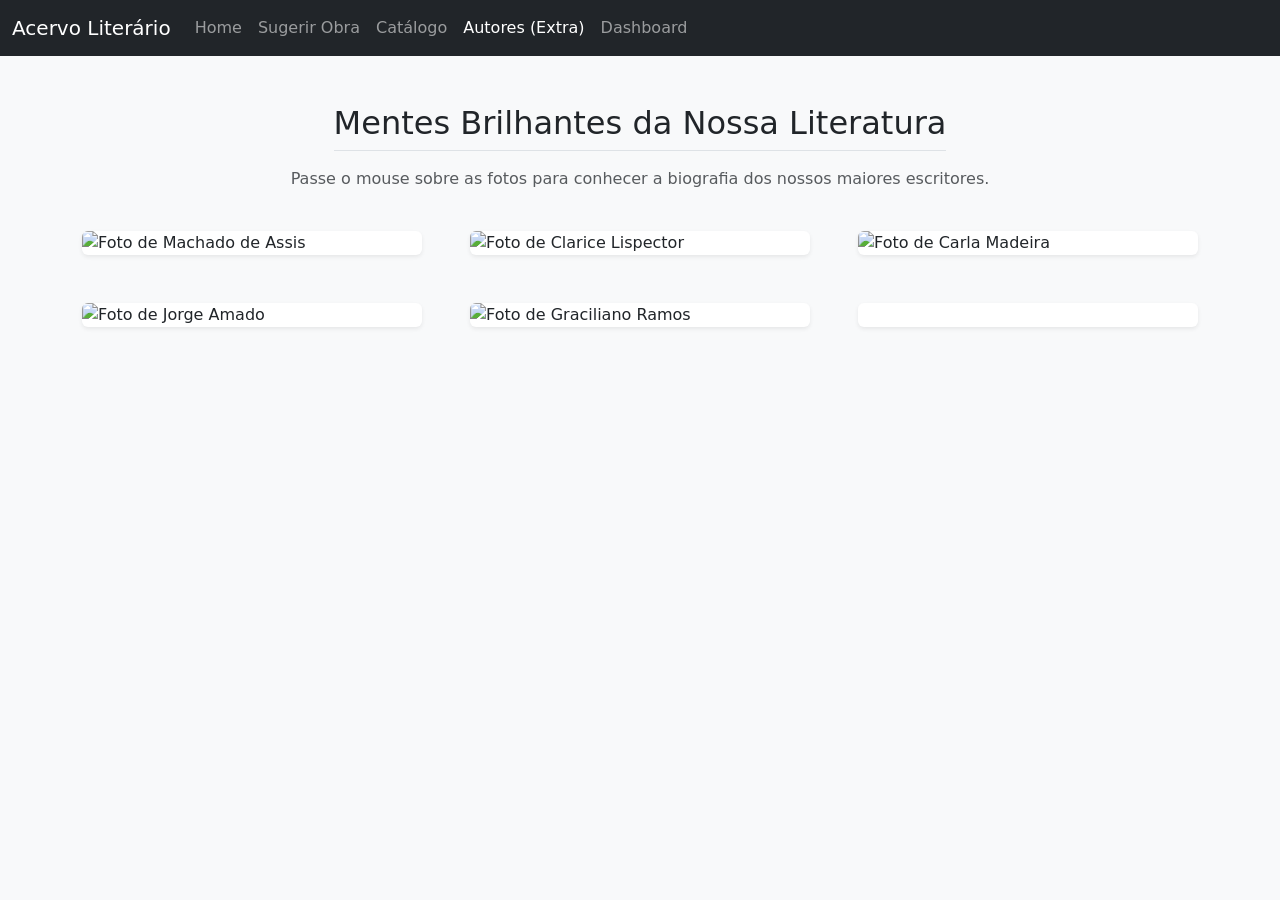
==== autores.html @ 0c2e0c6e "Primeiro Commit" ====
<!DOCTYPE html>
<html lang="pt-BR">
<head>
    <meta charset="UTF-8">
    <meta name="viewport" content="width=device-width, initial-scale=1.0">
    <title>Autores em Destaque - Acervo Literário</title>
    <link href="https://cdn.jsdelivr.net/npm/bootstrap@5.3.2/dist/css/bootstrap.min.css" rel="stylesheet">
    <link rel="stylesheet" href="style.css">
</head>
<body class="bg-light d-flex flex-column min-vh-100">

    <nav class="navbar navbar-expand-lg navbar-dark bg-dark">
        <div class="container-fluid">
            <a class="navbar-brand" href="index.html">Acervo Literário</a>
            <button class="navbar-toggler" type="button" data-bs-toggle="collapse" data-bs-target="#navbarNav">
                <span class="navbar-toggler-icon"></span>
            </button>
            <div class="collapse navbar-collapse" id="navbarNav">
                <ul class="navbar-nav">
                    <li class="nav-item"><a class="nav-link" href="index.html">Home</a></li>
                    <li class="nav-item"><a class="nav-link" href="cadastro.html">Sugerir Obra</a></li>
                    <li class="nav-item"><a class="nav-link" href="listagem.html">Catálogo</a></li>
                    <li class="nav-item"><a class="nav-link active" aria-current="page" href="autores.html">Autores (Extra)</a></li>
                    <li class="nav-item"><a class="nav-link" href="dashboard.html">Dashboard</a></li>
                </ul>
            </div>
        </div>
    </nav>

    <div class="container my-5 flex-grow-1">
        <div class="row mb-4">
            <div class="col-12 text-center">
                <h2 class="border-bottom pb-2 d-inline-block">Mentes Brilhantes da Nossa Literatura</h2>
                <p class="text-muted mt-2">Passe o mouse sobre as fotos para conhecer a biografia dos nossos maiores escritores.</p>
            </div>
        </div>

        <div class="row gx-4 gx-lg-5">
            
            <div class="col-md-4 mb-5">
                <div class="card h-100 shadow-sm border-0 card-livro">
                    <img src="C:\Users\hlima\OneDrive\Documentos\GitHub\LiteraturaBrasileira\Machado de Assis.jpg" alt="Foto de Machado de Assis">
                    <div class="card-overlay">
                        <h2 class="h4">Machado de Assis</h2>
                        <span class="badge bg-secondary mb-3">Realismo</span>
                        <p class="small">Nascido no Rio de Janeiro (1839), é amplamente considerado o maior escritor do Brasil. Foi o fundador e primeiro presidente da Academia Brasileira de Letras. Conhecido por sua ironia fina e análise psicológica profunda.</p>
                        <p class="small fw-bold mt-auto mb-0">Obras: Dom Casmurro, O Alienista</p>
                    </div>
                </div>
            </div>

            <div class="col-md-4 mb-5">
                <div class="card h-100 shadow-sm border-0 card-livro">
                    <img src="C:\Users\hlima\OneDrive\Documentos\GitHub\LiteraturaBrasileira\Clarice Lispector.jpg" alt="Foto de Clarice Lispector">
                    <div class="card-overlay">
                        <h2 class="h4">Clarice Lispector</h2>
                        <span class="badge bg-secondary mb-3">Modernismo</span>
                        <p class="small">Nascida na Ucrânia (1920) e naturalizada brasileira, Clarice revolucionou a literatura com sua prosa intimista, introspectiva e fluxo de consciência, mergulhando fundo na essência humana e feminina.</p>
                        <p class="small fw-bold mt-auto mb-0">Obras: A Hora da Estrela, Água Viva</p>
                    </div>
                </div>
            </div>

            <div class="col-md-4 mb-5">
                <div class="card h-100 shadow-sm border-0 card-livro">
                    <img src="C:\Users\hlima\OneDrive\Documentos\GitHub\LiteraturaBrasileira\Carla Madeira.jpg" alt="Foto de Carla Madeira">
                    <div class="card-overlay">
                        <h2 class="h4">Carla Madeira</h2>
                        <span class="badge bg-primary mb-3">Contemporâneo</span>
                        <p class="small">Escritora e publicitária mineira (1958). Tornou-se um dos maiores fenômenos editoriais recentes do Brasil com sua escrita crua, poética e arrebatadora, explorando os limites dos sentimentos e relações.</p>
                        <p class="small fw-bold mt-auto mb-0">Obras: Tudo é Rio, Véspera</p>
                    </div>
                </div>
            </div>

            <div class="col-md-4 mb-5">
                <div class="card h-100 shadow-sm border-0 card-livro">
                    <img src="C:\Users\hlima\OneDrive\Documentos\GitHub\LiteraturaBrasileira\Jorge Amado.jpg" alt="Foto de Jorge Amado">
                    <div class="card-overlay">
                        <h2 class="h4">Jorge Amado</h2>
                        <span class="badge bg-secondary mb-3">Modernismo</span>
                        <p class="small">Um dos autores mais famosos e traduzidos do Brasil, nascido na Bahia (1912). Retratou com maestria e cores vivas o povo baiano, o sincretismo religioso, os coronéis do cacau e a miséria urbana.</p>
                        <p class="small fw-bold mt-auto mb-0">Obras: Capitães da Areia, Gabriela</p>
                    </div>
                </div>
            </div>

            <div class="col-md-4 mb-5">
                <div class="card h-100 shadow-sm border-0 card-livro">
                    <img src="C:\Users\hlima\OneDrive\Documentos\GitHub\LiteraturaBrasileira\Graciliano Ramos.jpg" alt="Foto de Graciliano Ramos">
                    <div class="card-overlay">
                        <h2 class="h4">Graciliano Ramos</h2>
                        <span class="badge bg-secondary mb-3">Modernismo</span>
                        <p class="small">Escritor alagoano (1892), imortalizou a paisagem seca do Nordeste em palavras precisas e sem excessos. Sua obra reflete a dura realidade social, a opressão e a luta pela sobrevivência no sertão.</p>
                        <p class="small fw-bold mt-auto mb-0">Obras: Vidas Secas, São Bernardo</p>
                    </div>
                </div>
            </div>

            <div class="col-md-4 mb-5">
                <div class="card h-100 shadow-sm border-0 card-livro">
                    <img src="
---- style.css ----
/* Efeito de Hover (Pop-up) para os cards de livros */

.card-livro {
    position: relative;
    overflow: hidden; /* Garante que o texto não vaze da imagem */
    border-radius: 0.375rem; /* Mantém as bordas arredondadas do Bootstrap */
    height: 400px; /* Altura fixa para manter as imagens padronizadas */
}

.card-livro img {
    width: 100%;
    height: 100%;
    object-fit: cover; /* Faz a imagem preencher o card sem distorcer */
    transition: transform 0.3s ease; /* Animação suave na imagem */
}

.card-overlay {
    position: absolute;
    top: 0;
    left: 0;
    width: 100%;
    height: 100%;
    background-color: rgba(0, 0, 0, 0.85); /* Fundo preto semi-transparente */
    color: white;
    display: flex;
    flex-direction: column;
    justify-content: center;
    align-items: center;
    padding: 1.5rem;
    text-align: center;
    opacity: 0; /* Começa invisível */
    transition: opacity 0.4s ease-in-out; /* Tempo da animação de aparecer */
}

/* O que acontece quando o mouse passa por cima do card */
.card-livro:hover .card-overlay {
    opacity: 1; /* O texto e fundo escuro aparecem */
}

.card-livro:hover img {
    transform: scale(1.05); /* Um leve zoom na imagem de fundo */
}
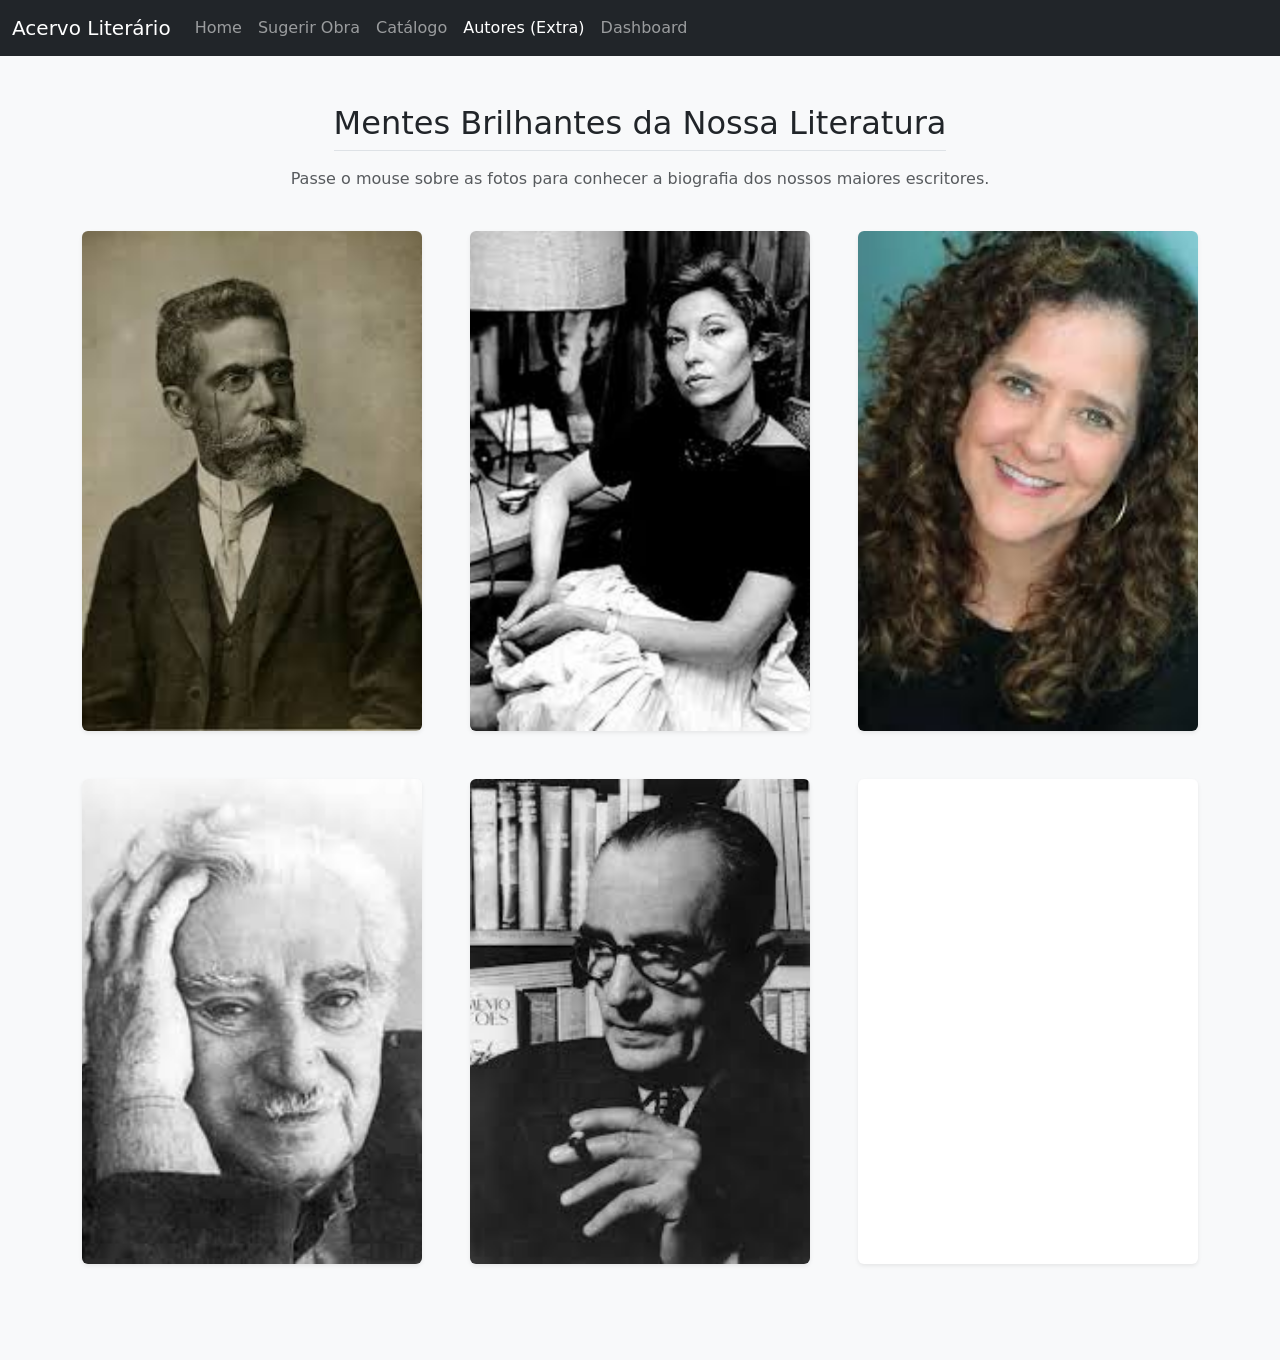
==== commit f86f8ae1: "Corrigindo caminho das imagens" ====
--- a/autores.html
+++ b/autores.html
@@ -39,7 +39,7 @@
             
             <div class="col-md-4 mb-5">
                 <div class="card h-100 shadow-sm border-0 card-livro">
-                    <img src="C:\Users\hlima\OneDrive\Documentos\GitHub\LiteraturaBrasileira\Machado de Assis.jpg" alt="Foto de Machado de Assis">
+                    <img src="Machado de Assis.jpg" alt="Foto de Machado de Assis">
                     <div class="card-overlay">
                         <h2 class="h4">Machado de Assis</h2>
                         <span class="badge bg-secondary mb-3">Realismo</span>
@@ -51,7 +51,7 @@
 
             <div class="col-md-4 mb-5">
                 <div class="card h-100 shadow-sm border-0 card-livro">
-                    <img src="C:\Users\hlima\OneDrive\Documentos\GitHub\LiteraturaBrasileira\Clarice Lispector.jpg" alt="Foto de Clarice Lispector">
+                    <img src="Clarice Lispector.jpg" alt="Foto de Clarice Lispector">
                     <div class="card-overlay">
                         <h2 class="h4">Clarice Lispector</h2>
                         <span class="badge bg-secondary mb-3">Modernismo</span>
@@ -63,7 +63,7 @@
 
             <div class="col-md-4 mb-5">
                 <div class="card h-100 shadow-sm border-0 card-livro">
-                    <img src="C:\Users\hlima\OneDrive\Documentos\GitHub\LiteraturaBrasileira\Carla Madeira.jpg" alt="Foto de Carla Madeira">
+                    <img src="Carla Madeira.jpg" alt="Foto de Carla Madeira">
                     <div class="card-overlay">
                         <h2 class="h4">Carla Madeira</h2>
                         <span class="badge bg-primary mb-3">Contemporâneo</span>
@@ -75,7 +75,7 @@
 
             <div class="col-md-4 mb-5">
                 <div class="card h-100 shadow-sm border-0 card-livro">
-                    <img src="C:\Users\hlima\OneDrive\Documentos\GitHub\LiteraturaBrasileira\Jorge Amado.jpg" alt="Foto de Jorge Amado">
+                    <img src="Jorge Amado.jpg" alt="Foto de Jorge Amado">
                     <div class="card-overlay">
                         <h2 class="h4">Jorge Amado</h2>
                         <span class="badge bg-secondary mb-3">Modernismo</span>
@@ -87,7 +87,7 @@
 
             <div class="col-md-4 mb-5">
                 <div class="card h-100 shadow-sm border-0 card-livro">
-                    <img src="C:\Users\hlima\OneDrive\Documentos\GitHub\LiteraturaBrasileira\Graciliano Ramos.jpg" alt="Foto de Graciliano Ramos">
+                    <img src="Graciliano Ramos.jpg" alt="Foto de Graciliano Ramos">
                     <div class="card-overlay">
                         <h2 class="h4">Graciliano Ramos</h2>
                         <span class="badge bg-secondary mb-3">Modernismo</span>
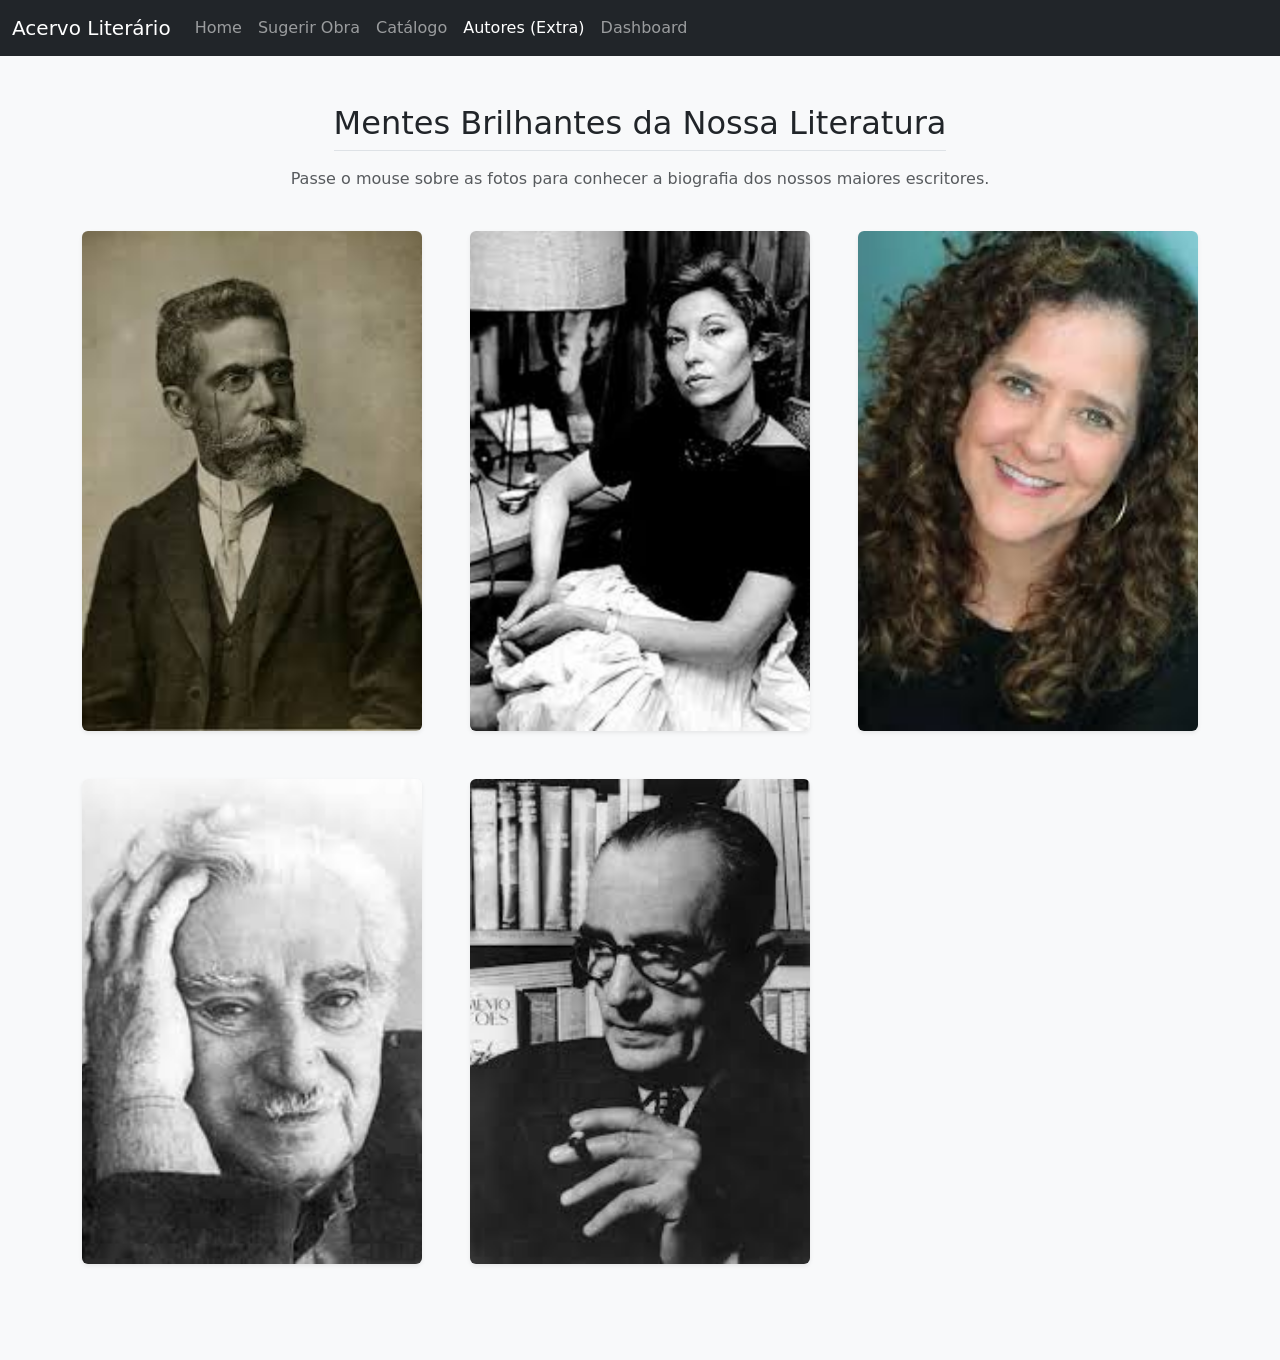
==== commit 19c8844d: "corecao ultima foto" ====
--- a/autores.html
+++ b/autores.html
@@ -96,7 +96,3 @@
                     </div>
                 </div>
             </div>
-
-            <div class="col-md-4 mb-5">
-                <div class="card h-100 shadow-sm border-0 card-livro">
-                    <img src="
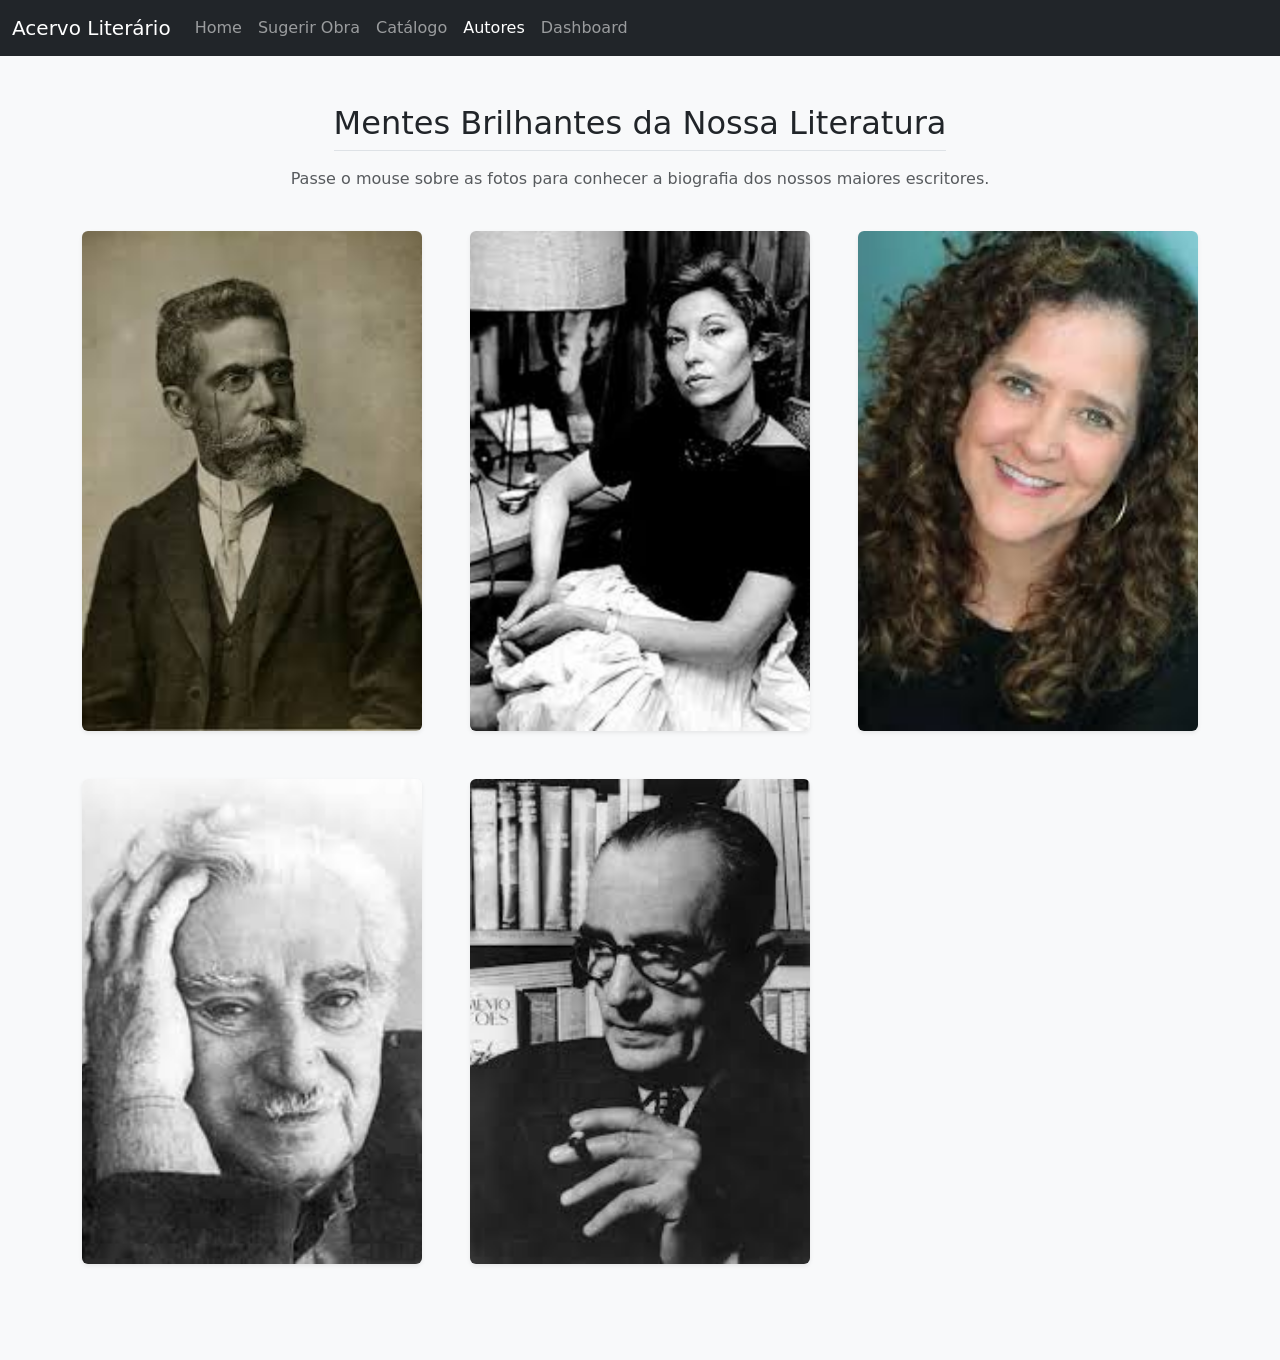
==== commit 214d7295: "correcao navegador" ====
--- a/autores.html
+++ b/autores.html
@@ -20,7 +20,7 @@
                     <li class="nav-item"><a class="nav-link" href="index.html">Home</a></li>
                     <li class="nav-item"><a class="nav-link" href="cadastro.html">Sugerir Obra</a></li>
                     <li class="nav-item"><a class="nav-link" href="listagem.html">Catálogo</a></li>
-                    <li class="nav-item"><a class="nav-link active" aria-current="page" href="autores.html">Autores (Extra)</a></li>
+                    <li class="nav-item"><a class="nav-link active" aria-current="page" href="autores.html">Autores</a></li>
                     <li class="nav-item"><a class="nav-link" href="dashboard.html">Dashboard</a></li>
                 </ul>
             </div>
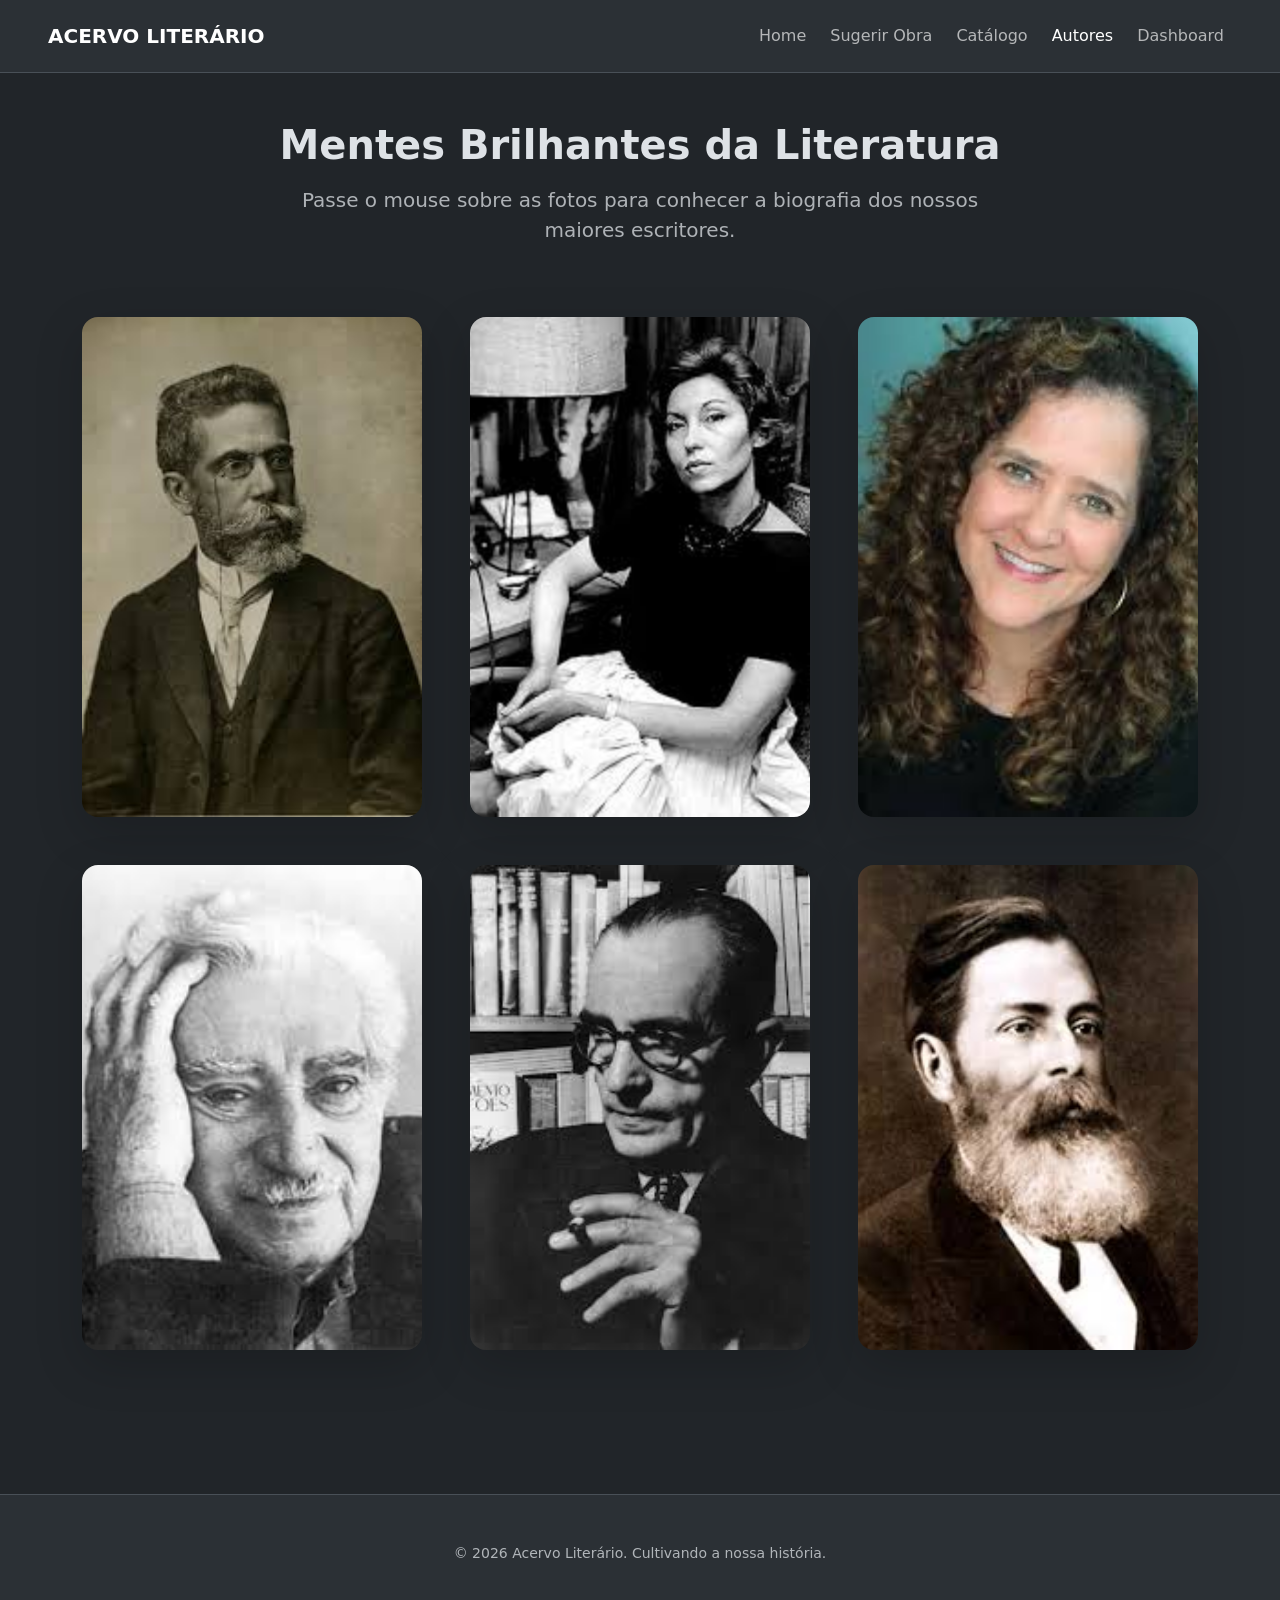
==== commit e4c76d1c: "corrigindo site completo" ====
--- a/autores.html
+++ b/autores.html
@@ -1,5 +1,5 @@
 <!DOCTYPE html>
-<html lang="pt-BR">
+<html lang="pt-BR" data-bs-theme="dark">
 <head>
     <meta charset="UTF-8">
     <meta name="viewport" content="width=device-width, initial-scale=1.0">
@@ -7,16 +7,16 @@
     <link href="https://cdn.jsdelivr.net/npm/bootstrap@5.3.2/dist/css/bootstrap.min.css" rel="stylesheet">
     <link rel="stylesheet" href="style.css">
 </head>
-<body class="bg-light d-flex flex-column min-vh-100">
+<body class="bg-body d-flex flex-column min-vh-100">
 
-    <nav class="navbar navbar-expand-lg navbar-dark bg-dark">
-        <div class="container-fluid">
-            <a class="navbar-brand" href="index.html">Acervo Literário</a>
+    <nav class="navbar navbar-expand-lg bg-body-tertiary border-bottom py-3">
+        <div class="container-fluid px-4 px-lg-5">
+            <a class="navbar-brand fw-bold text-uppercase tracking-wide" href="index.html">Acervo Literário</a>
             <button class="navbar-toggler" type="button" data-bs-toggle="collapse" data-bs-target="#navbarNav">
                 <span class="navbar-toggler-icon"></span>
             </button>
-            <div class="collapse navbar-collapse" id="navbarNav">
-                <ul class="navbar-nav">
+            <div class="collapse navbar-collapse justify-content-end" id="navbarNav">
+                <ul class="navbar-nav gap-2">
                     <li class="nav-item"><a class="nav-link" href="index.html">Home</a></li>
                     <li class="nav-item"><a class="nav-link" href="cadastro.html">Sugerir Obra</a></li>
                     <li class="nav-item"><a class="nav-link" href="listagem.html">Catálogo</a></li>
@@ -28,71 +28,94 @@
     </nav>
 
     <div class="container my-5 flex-grow-1">
-        <div class="row mb-4">
-            <div class="col-12 text-center">
-                <h2 class="border-bottom pb-2 d-inline-block">Mentes Brilhantes da Nossa Literatura</h2>
-                <p class="text-muted mt-2">Passe o mouse sobre as fotos para conhecer a biografia dos nossos maiores escritores.</p>
+        <div class="row mb-5 justify-content-center text-center">
+            <div class="col-lg-8">
+                <h2 class="display-6 fw-bold mb-3">Mentes Brilhantes da Literatura</h2>
+                <p class="lead text-body-secondary fw-light mb-4">Passe o mouse sobre as fotos para conhecer a biografia dos nossos maiores escritores.</p>
             </div>
         </div>
 
-        <div class="row gx-4 gx-lg-5">
+        <div class="row gx-4 gx-lg-5 justify-content-center">
             
             <div class="col-md-4 mb-5">
-                <div class="card h-100 shadow-sm border-0 card-livro">
+                <div class="card h-100 shadow-lg border-0 card-livro rounded-4">
                     <img src="Machado de Assis.jpg" alt="Foto de Machado de Assis">
-                    <div class="card-overlay">
-                        <h2 class="h4">Machado de Assis</h2>
-                        <span class="badge bg-secondary mb-3">Realismo</span>
-                        <p class="small">Nascido no Rio de Janeiro (1839), é amplamente considerado o maior escritor do Brasil. Foi o fundador e primeiro presidente da Academia Brasileira de Letras. Conhecido por sua ironia fina e análise psicológica profunda.</p>
-                        <p class="small fw-bold mt-auto mb-0">Obras: Dom Casmurro, O Alienista</p>
+                    <div class="card-overlay rounded-4">
+                        <h2 class="h4 fw-bold">Machado de Assis</h2>
+                        <span class="badge bg-secondary mb-3 rounded-pill px-3 py-2">Realismo</span>
+                        <p class="small fw-light">Nascido no Rio de Janeiro (1839), é amplamente considerado o maior escritor do Brasil. Foi o fundador e primeiro presidente da Academia Brasileira de Letras. Conhecido por sua ironia fina e análise psicológica profunda.</p>
+                        <p class="small fw-bold mt-auto mb-0 text-white-50">Obras: Dom Casmurro, O Alienista</p>
                     </div>
                 </div>
             </div>
 
             <div class="col-md-4 mb-5">
-                <div class="card h-100 shadow-sm border-0 card-livro">
+                <div class="card h-100 shadow-lg border-0 card-livro rounded-4">
                     <img src="Clarice Lispector.jpg" alt="Foto de Clarice Lispector">
-                    <div class="card-overlay">
-                        <h2 class="h4">Clarice Lispector</h2>
-                        <span class="badge bg-secondary mb-3">Modernismo</span>
-                        <p class="small">Nascida na Ucrânia (1920) e naturalizada brasileira, Clarice revolucionou a literatura com sua prosa intimista, introspectiva e fluxo de consciência, mergulhando fundo na essência humana e feminina.</p>
-                        <p class="small fw-bold mt-auto mb-0">Obras: A Hora da Estrela, Água Viva</p>
+                    <div class="card-overlay rounded-4">
+                        <h2 class="h4 fw-bold">Clarice Lispector</h2>
+                        <span class="badge bg-secondary mb-3 rounded-pill px-3 py-2">Modernismo</span>
+                        <p class="small fw-light">Nascida na Ucrânia (1920) e naturalizada brasileira, Clarice revolucionou a literatura com sua prosa intimista, introspectiva e fluxo de consciência, mergulhando fundo na essência humana e feminina.</p>
+                        <p class="small fw-bold mt-auto mb-0 text-white-50">Obras: A Hora da Estrela, Água Viva</p>
                     </div>
                 </div>
             </div>
 
             <div class="col-md-4 mb-5">
-                <div class="card h-100 shadow-sm border-0 card-livro">
+                <div class="card h-100 shadow-lg border-0 card-livro rounded-4">
                     <img src="Carla Madeira.jpg" alt="Foto de Carla Madeira">
-                    <div class="card-overlay">
-                        <h2 class="h4">Carla Madeira</h2>
-                        <span class="badge bg-primary mb-3">Contemporâneo</span>
-                        <p class="small">Escritora e publicitária mineira (1958). Tornou-se um dos maiores fenômenos editoriais recentes do Brasil com sua escrita crua, poética e arrebatadora, explorando os limites dos sentimentos e relações.</p>
-                        <p class="small fw-bold mt-auto mb-0">Obras: Tudo é Rio, Véspera</p>
+                    <div class="card-overlay rounded-4">
+                        <h2 class="h4 fw-bold">Carla Madeira</h2>
+                        <span class="badge text-bg-light mb-3 rounded-pill px-3 py-2">Contemporâneo</span>
+                        <p class="small fw-light">Escritora e publicitária mineira (1958). Tornou-se um dos maiores fenômenos editoriais recentes do Brasil com sua escrita crua, poética e arrebatadora, explorando os limites dos sentimentos e relações.</p>
+                        <p class="small fw-bold mt-auto mb-0 text-white-50">Obras: Tudo é Rio, Véspera</p>
                     </div>
                 </div>
             </div>
 
             <div class="col-md-4 mb-5">
-                <div class="card h-100 shadow-sm border-0 card-livro">
+                <div class="card h-100 shadow-lg border-0 card-livro rounded-4">
                     <img src="Jorge Amado.jpg" alt="Foto de Jorge Amado">
-                    <div class="card-overlay">
-                        <h2 class="h4">Jorge Amado</h2>
-                        <span class="badge bg-secondary mb-3">Modernismo</span>
-                        <p class="small">Um dos autores mais famosos e traduzidos do Brasil, nascido na Bahia (1912). Retratou com maestria e cores vivas o povo baiano, o sincretismo religioso, os coronéis do cacau e a miséria urbana.</p>
-                        <p class="small fw-bold mt-auto mb-0">Obras: Capitães da Areia, Gabriela</p>
+                    <div class="card-overlay rounded-4">
+                        <h2 class="h4 fw-bold">Jorge Amado</h2>
+                        <span class="badge bg-secondary mb-3 rounded-pill px-3 py-2">Modernismo</span>
+                        <p class="small fw-light">Um dos autores mais famosos e traduzidos do Brasil, nascido na Bahia (1912). Retratou com maestria e cores vivas o povo baiano, o sincretismo religioso, os coronéis do cacau e a miséria urbana.</p>
+                        <p class="small fw-bold mt-auto mb-0 text-white-50">Obras: Capitães da Areia, Gabriela</p>
                     </div>
                 </div>
             </div>
 
             <div class="col-md-4 mb-5">
-                <div class="card h-100 shadow-sm border-0 card-livro">
+                <div class="card h-100 shadow-lg border-0 card-livro rounded-4">
                     <img src="Graciliano Ramos.jpg" alt="Foto de Graciliano Ramos">
-                    <div class="card-overlay">
-                        <h2 class="h4">Graciliano Ramos</h2>
-                        <span class="badge bg-secondary mb-3">Modernismo</span>
-                        <p class="small">Escritor alagoano (1892), imortalizou a paisagem seca do Nordeste em palavras precisas e sem excessos. Sua obra reflete a dura realidade social, a opressão e a luta pela sobrevivência no sertão.</p>
-                        <p class="small fw-bold mt-auto mb-0">Obras: Vidas Secas, São Bernardo</p>
+                    <div class="card-overlay rounded-4">
+                        <h2 class="h4 fw-bold">Graciliano Ramos</h2>
+                        <span class="badge bg-secondary mb-3 rounded-pill px-3 py-2">Modernismo</span>
+                        <p class="small fw-light">Escritor alagoano (1892), imortalizou a paisagem seca do Nordeste em palavras precisas e sem excessos. Sua obra reflete a dura realidade social, a opressão e a luta pela sobrevivência no sertão.</p>
+                        <p class="small fw-bold mt-auto mb-0 text-white-50">Obras: Vidas Secas, São Bernardo</p>
                     </div>
                 </div>
             </div>
+
+            <div class="col-md-4 mb-5">
+                <div class="card h-100 shadow-lg border-0 card-livro rounded-4">
+                    <img src="José de Alencar.jpg" alt="Foto de José de Alencar">
+                    <div class="card-overlay rounded-4">
+                        <h2 class="h4 fw-bold">José de Alencar</h2>
+                        <span class="badge bg-secondary mb-3 rounded-pill px-3 py-2">Romantismo</span>
+                        <p class="small fw-light">Cearense (1829), é o grande nome do romantismo brasileiro. Foi o pioneiro em tentar criar uma literatura com cara de Brasil, valorizando o índio como herói nacional e as paisagens exuberantes do país.</p>
+                        <p class="small fw-bold mt-auto mb-0 text-white-50">Obras: Iracema, O Guarani</p>
+                    </div>
+                </div>
+            </div>
+
+        </div>
+    </div>
+
+    <footer class="py-5 bg-body-tertiary mt-5 border-top">
+        <div class="container"><p class="m-0 text-center text-body-secondary small tracking-wide">&copy; 2026 Acervo Literário. Cultivando a nossa história.</p></div>
+    </footer>
+
+    <script src="https://cdn.jsdelivr.net/npm/bootstrap@5.3.2/dist/js/bootstrap.bundle.min.js"></script>
+</body>
+</html>
